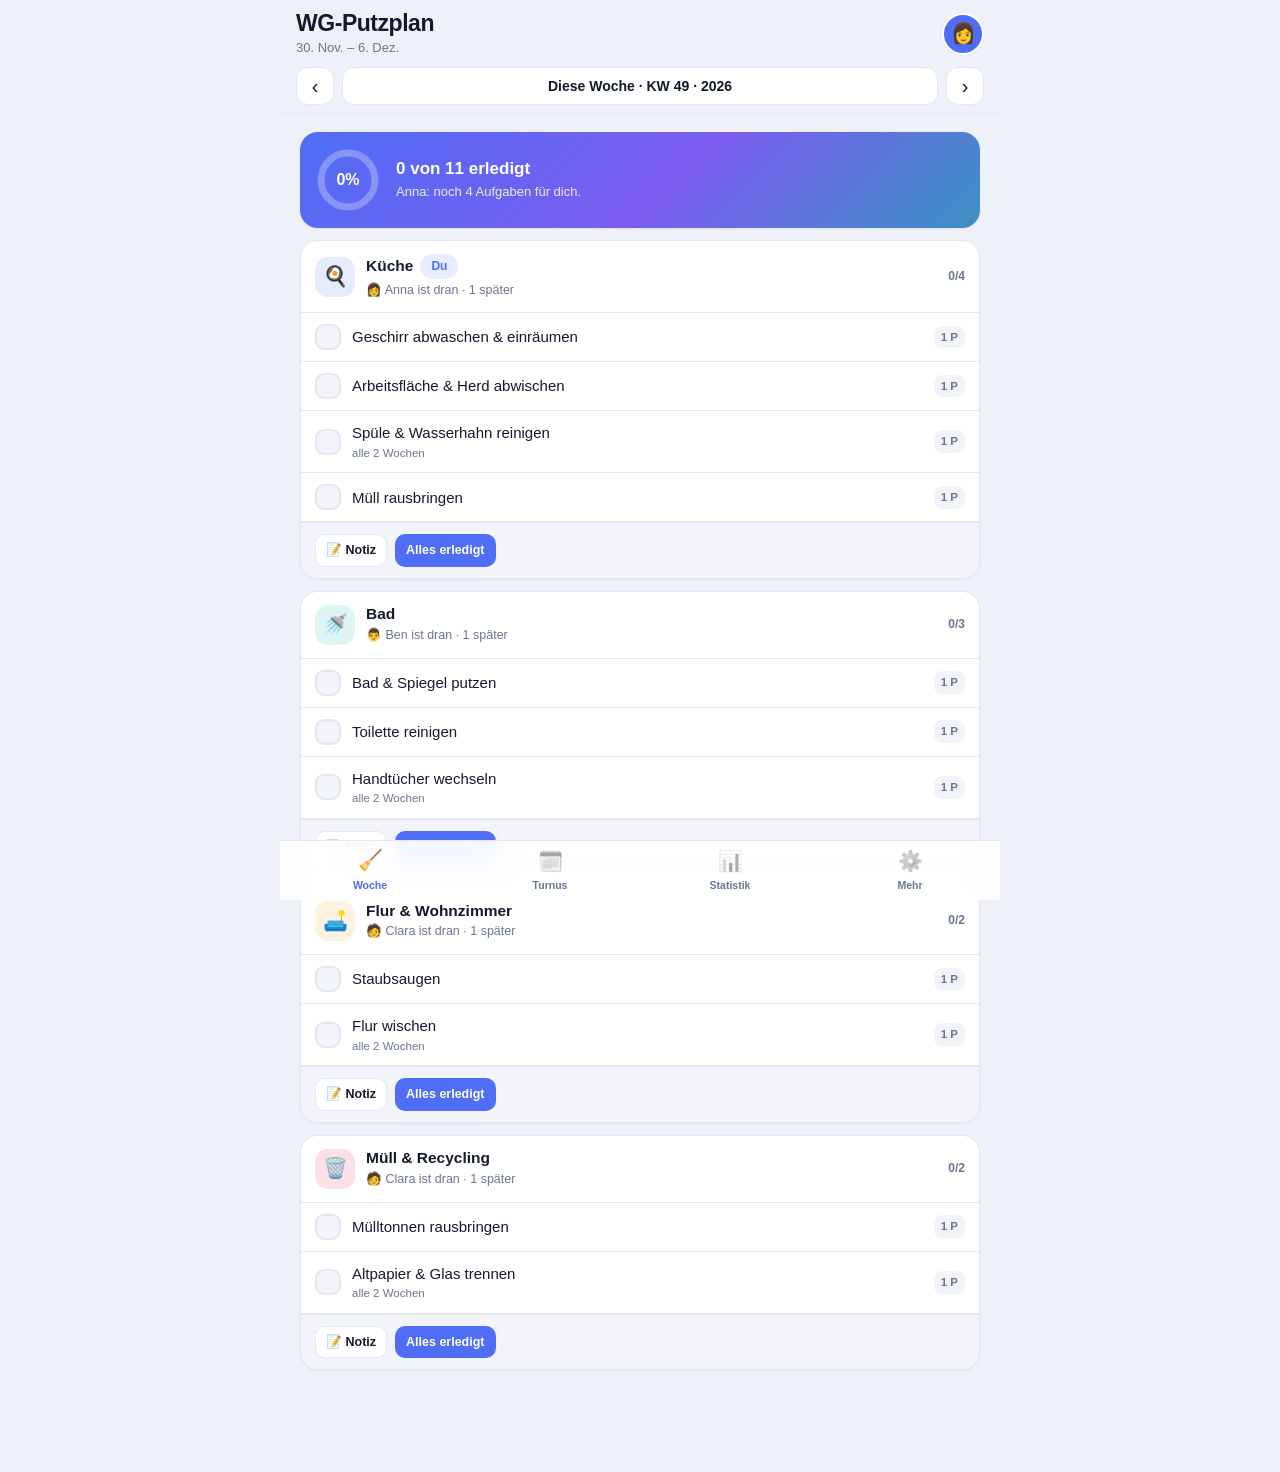
==== index.html @ 44bf0d24 "WG-Putzplan: Putzplan-PWA für WGs" ====
<!DOCTYPE html>
<html lang="de" data-theme="auto">
<head>
<meta charset="utf-8">
<meta name="viewport" content="width=device-width, initial-scale=1, viewport-fit=cover">
<title>WG-Putzplan</title>
<meta name="description" content="Putzplan, Turnus und Aufgabenverteilung für WGs – offline nutzbar, auf iPhone und Android installierbar.">

<meta name="theme-color" content="#4f6df5" media="(prefers-color-scheme: light)">
<meta name="theme-color" content="#0c101c" media="(prefers-color-scheme: dark)">
<meta name="mobile-web-app-capable" content="yes">
<meta name="apple-mobile-web-app-capable" content="yes">
<meta name="apple-mobile-web-app-status-bar-style" content="black-translucent">
<meta name="apple-mobile-web-app-title" content="Putzplan">
<meta name="format-detection" content="telephone=no">

<link rel="manifest" href="./manifest.webmanifest">
<link rel="icon" href="./icons/favicon.svg" type="image/svg+xml">
<link rel="apple-touch-icon" href="./icons/apple-touch-icon.png">
<link rel="stylesheet" href="./styles.css">
</head>
<body>

<div class="app">
  <header class="appbar" id="appbar">
    <div class="appbar__top">
      <div class="appbar__title">
        <h1 id="wg-name">WG-Putzplan</h1>
        <p id="week-sub">Lädt …</p>
      </div>
      <button class="userbtn" id="userbtn" aria-label="Aktive Person wählen">
        <span class="avatar" id="user-avatar">–</span>
      </button>
    </div>
    <div class="weeknav" id="weeknav">
      <button class="iconbtn" data-action="prev-week" aria-label="Vorherige Woche">‹</button>
      <button class="weeknav__label" data-action="this-week" id="week-label">Diese Woche</button>
      <button class="iconbtn" data-action="next-week" aria-label="Nächste Woche">›</button>
    </div>
  </header>

  <main class="main" id="main" tabindex="-1"></main>

  <nav class="tabbar" id="tabbar" aria-label="Hauptnavigation">
    <button class="tab" data-view="week"><span class="tab__ico">🧹</span><span>Woche</span></button>
    <button class="tab" data-view="plan"><span class="tab__ico">🗓️</span><span>Turnus</span></button>
    <button class="tab" data-view="stats"><span class="tab__ico">📊</span><span>Statistik</span></button>
    <button class="tab" data-view="more"><span class="tab__ico">⚙️</span><span>Mehr</span></button>
  </nav>
</div>

<div class="sheet" id="sheet" hidden>
  <div class="sheet__backdrop" data-action="close-sheet"></div>
  <div class="sheet__panel" role="dialog" aria-modal="true" aria-labelledby="sheet-title">
    <div class="sheet__grip"></div>
    <div class="sheet__head">
      <h2 class="sheet__title" id="sheet-title"></h2>
      <button class="iconbtn sheet__close" data-action="close-sheet" aria-label="Schließen">✕</button>
    </div>
    <div class="sheet__body" id="sheet-body"></div>
    <div class="sheet__actions" id="sheet-actions"></div>
  </div>
</div>

<div class="toast" id="toast" hidden></div>

<script src="./app.js"></script>
</body>
</html>
---- styles.css ----
/* =========================================================
   WG-Putzplan – Stylesheet
   ========================================================= */
:root{
  --bg:#eef1f8;
  --surface:#ffffff;
  --surface-2:#f2f4fa;
  --surface-3:#e9edf7;
  --text:#131a2c;
  --muted:#6b7690;
  --line:#e2e7f2;
  --accent:#4f6df5;
  --accent-soft:#e7ecff;
  --accent-2:#12b5a5;
  --ok:#16a34a;
  --ok-soft:#e4f6ea;
  --warn:#f0a51b;
  --danger:#e11d48;
  --radius:18px;
  --radius-sm:12px;
  --shadow:0 1px 2px rgba(18,26,48,.05), 0 10px 30px rgba(18,26,48,.07);
  --shadow-sm:0 1px 2px rgba(18,26,48,.06);
  --bar-h:60px;
  --font:-apple-system,BlinkMacSystemFont,"Segoe UI",Roboto,"Helvetica Neue",Arial,sans-serif;
}

html[data-theme="dark"], html[data-theme="auto"][data-os="dark"]{
  --bg:#0b0f1a;
  --surface:#141a2b;
  --surface-2:#1b2234;
  --surface-3:#232c42;
  --text:#eef1f9;
  --muted:#94a0bb;
  --line:#28324a;
  --accent:#7b91ff;
  --accent-soft:#1e2748;
  --accent-2:#2dd4bf;
  --ok:#34d399;
  --ok-soft:#12301f;
  --danger:#fb7185;
  --shadow:0 1px 2px rgba(0,0,0,.5), 0 12px 34px rgba(0,0,0,.4);
  --shadow-sm:0 1px 2px rgba(0,0,0,.45);
}

*{box-sizing:border-box;-webkit-tap-highlight-color:transparent}
html,body{margin:0;padding:0}
html{-webkit-text-size-adjust:100%}
body{
  font-family:var(--font);
  background:var(--bg);
  color:var(--text);
  font-size:16px;
  line-height:1.45;
  overscroll-behavior-y:none;
  -webkit-font-smoothing:antialiased;
}
button,input,select,textarea{font:inherit;color:inherit}
h1,h2,h3,h4{margin:0;line-height:1.2}
p{margin:0}
ul{margin:0;padding:0;list-style:none}

.app{
  max-width:720px;margin:0 auto;min-height:100vh;min-height:100dvh;
  display:flex;flex-direction:column;
}

/* ---------------- Appbar ---------------- */
.appbar{
  position:sticky;top:0;z-index:30;
  background:color-mix(in srgb, var(--bg) 86%, transparent);
  backdrop-filter:saturate(1.6) blur(14px);
  -webkit-backdrop-filter:saturate(1.6) blur(14px);
  border-bottom:1px solid var(--line);
  padding:calc(env(safe-area-inset-top) + 10px) 16px 8px;
}
.appbar__top{display:flex;align-items:center;gap:12px}
.appbar__title{flex:1;min-width:0}
.appbar__title h1{
  font-size:20px;font-weight:800;letter-spacing:-.02em;
  white-space:nowrap;overflow:hidden;text-overflow:ellipsis;
}
.appbar__title p{font-size:13px;color:var(--muted);margin-top:1px}

.userbtn{
  border:0;background:transparent;padding:0;border-radius:50%;cursor:pointer;
  flex-shrink:0;
}
.avatar{
  width:42px;height:42px;border-radius:50%;
  display:grid;place-items:center;
  font-size:20px;font-weight:700;color:#fff;
  background:var(--accent);
  border:2px solid var(--surface);
  box-shadow:var(--shadow-sm);
  user-select:none;
}

.weeknav{display:flex;align-items:center;gap:8px;margin-top:10px}
.iconbtn{
  width:38px;height:38px;flex-shrink:0;border-radius:12px;
  border:1px solid var(--line);background:var(--surface);
  font-size:20px;line-height:1;cursor:pointer;color:var(--text);
  display:grid;place-items:center;
}
.iconbtn:active{transform:scale(.94)}
.weeknav__label{
  flex:1;height:38px;border-radius:12px;border:1px solid var(--line);
  background:var(--surface);font-weight:650;font-size:14px;cursor:pointer;
  display:grid;place-items:center;padding:0 8px;
}
.weeknav__label:active{transform:scale(.98)}

/* ---------------- Main ---------------- */
.main{
  flex:1;padding:14px 16px calc(var(--bar-h) + env(safe-area-inset-bottom) + 26px);
  outline:none;
}

/* ---------------- Cards ---------------- */
.card{
  background:var(--surface);border:1px solid var(--line);
  border-radius:var(--radius);box-shadow:var(--shadow-sm);
  padding:14px;margin-bottom:12px;
}
.card__head{display:flex;align-items:center;gap:10px;margin-bottom:10px}
.card__head h3{font-size:16px;font-weight:750;flex:1;min-width:0}
.card__sub{font-size:12.5px;color:var(--muted)}

.hero{
  background:linear-gradient(135deg,var(--accent) 0%, #7b5cf0 55%, var(--accent-2) 130%);
  color:#fff;border:0;
  display:flex;align-items:center;gap:16px;
  padding:16px;
}
.hero__ring{flex-shrink:0}
.hero__txt{flex:1;min-width:0}
.hero__txt h2{font-size:17px;font-weight:800}
.hero__txt p{font-size:13px;opacity:.88;margin-top:3px}
.hero .pill{background:rgba(255,255,255,.18);color:#fff;border-color:transparent}

/* ---------------- Pills / Chips ---------------- */
.pill{
  display:inline-flex;align-items:center;gap:5px;
  padding:4px 10px;border-radius:999px;
  font-size:12px;font-weight:650;
  background:var(--surface-2);color:var(--muted);
  border:1px solid var(--line);white-space:nowrap;
}
.pill--accent{background:var(--accent-soft);color:var(--accent);border-color:transparent}
.pill--ok{background:var(--ok-soft);color:var(--ok);border-color:transparent}
.pill--warn{background:#fff4e0;color:#a76a00;border-color:transparent}
html[data-theme="dark"] .pill--warn{background:#3a2c10;color:#fbbf24}
html[data-theme="dark"] html[data-theme="auto"][data-os="dark"] .pill--warn{background:#3a2c10;color:#fbbf24}
.pill--danger{background:#ffe4ea;color:var(--danger);border-color:transparent}

.chip{
  display:inline-flex;align-items:center;gap:6px;
  padding:6px 10px;border-radius:999px;font-size:13px;font-weight:600;
  background:var(--surface-2);border:1px solid var(--line);cursor:pointer;
}
.chip--active{background:var(--accent);color:#fff;border-color:transparent}

.chip-avatar{
  width:26px;height:26px;border-radius:50%;display:grid;place-items:center;
  font-size:13px;color:#fff;font-weight:700;flex-shrink:0;
}
.chip-avatar--sm{width:22px;height:22px;font-size:11px}

/* ---------------- Room card ---------------- */
.room{margin-bottom:12px;overflow:hidden;padding:0}
.room__head{
  display:flex;align-items:center;gap:11px;padding:13px 14px;
  background:var(--surface);border-bottom:1px solid var(--line);
  width:100%;border-left:0;border-right:0;border-top:0;text-align:left;cursor:pointer;
}
.room__icon{
  width:40px;height:40px;border-radius:13px;display:grid;place-items:center;
  font-size:20px;background:var(--surface-2);flex-shrink:0;
}
.room__meta{flex:1;min-width:0}
.room__meta h3{font-size:15.5px;font-weight:750;display:flex;align-items:center;gap:7px}
.room__meta p{font-size:12.5px;color:var(--muted);margin-top:2px}
.room__prog{font-size:12px;font-weight:700;color:var(--muted);flex-shrink:0}
.room__done{opacity:.6}
.room__done .room__meta h3{text-decoration:line-through;text-decoration-thickness:1.5px}

.task{
  display:flex;align-items:center;gap:11px;
  padding:11px 14px;cursor:pointer;
  border-bottom:1px solid var(--line);
}
.task:last-child{border-bottom:0}
.task__box{
  width:26px;height:26px;border-radius:9px;flex-shrink:0;
  border:2px solid var(--line);background:var(--surface-2);
  display:grid;place-items:center;font-size:14px;color:transparent;
  transition:transform .12s ease, background .12s ease, border-color .12s;
}
.task__box:active{transform:scale(.88)}
.task.is-done .task__box{background:var(--ok);border-color:var(--ok);color:#fff}
.task__label{flex:1;min-width:0;font-size:15px}
.task.is-done .task__label{text-decoration:line-through;text-decoration-thickness:1.5px;color:var(--muted)}
.task__meta{font-size:11.5px;color:var(--muted);margin-top:1px}
.task__pts{
  font-size:11.5px;font-weight:700;color:var(--muted);
  background:var(--surface-2);border-radius:8px;padding:3px 7px;flex-shrink:0;
}
.task__by{font-size:11.5px;color:var(--muted);display:flex;align-items:center;gap:5px;flex-shrink:0}
.room__foot{
  display:flex;gap:8px;padding:11px 14px;background:var(--surface-2);
  border-top:1px solid var(--line);
}
.btn{
  border:1px solid var(--line);background:var(--surface);color:var(--text);
  border-radius:12px;padding:9px 13px;font-size:13.5px;font-weight:650;cursor:pointer;
}
.btn:active{transform:scale(.97)}
.btn--primary{background:var(--accent);color:#fff;border-color:transparent}
.btn--ghost{background:transparent}
.btn--danger{color:var(--danger);border-color:color-mix(in srgb,var(--danger) 35%,transparent);background:transparent}
.btn--block{width:100%}
.btn--sm{padding:6px 10px;font-size:12.5px;border-radius:10px}
.btn--icon{padding:6px 9px}

/* ---------------- Lists / rows ---------------- */
.row{
  display:flex;align-items:center;gap:12px;padding:12px 0;
  border-bottom:1px solid var(--line);
}
.row:last-child{border-bottom:0}
.row__main{flex:1;min-width:0}
.row__main strong{display:block;font-size:15px;font-weight:650}
.row__main span{font-size:12.5px;color:var(--muted)}
.row__actions{display:flex;gap:6px;flex-shrink:0}

.field{margin-bottom:12px}
.field label{display:block;font-size:12.5px;font-weight:650;color:var(--muted);margin-bottom:5px}
.input,.textarea,select.input{
  width:100%;padding:11px 12px;border-radius:12px;
  border:1px solid var(--line);background:var(--surface-2);color:var(--text);
  font-size:15px;outline:none;
}
.input:focus,.textarea:focus{border-color:var(--accent);background:var(--surface)}
.textarea{min-height:90px;resize:vertical;line-height:1.5}

.segmented{display:flex;gap:4px;background:var(--surface-2);border:1px solid var(--line);padding:4px;border-radius:13px}
.segmented button{
  flex:1;border:0;background:transparent;border-radius:10px;padding:8px 6px;
  font-size:13px;font-weight:650;color:var(--muted);cursor:pointer;
}
.segmented button.is-active{background:var(--surface);color:var(--text);box-shadow:var(--shadow-sm)}

.empty{
  text-align:center;padding:44px 20px;color:var(--muted);
}
.empty__ico{font-size:40px;margin-bottom:10px}
.empty h3{font-size:16px;color:var(--text);margin-bottom:6px}
.empty p{font-size:13.5px;max-width:34ch;margin:0 auto}

.hint{font-size:12.5px;color:var(--muted);line-height:1.5}
.hint a{color:var(--accent)}
.notice{
  font-size:13px;line-height:1.5;padding:11px 13px;border-radius:12px;
  background:var(--accent-soft);color:var(--text);border:1px solid transparent;
}
.notice--warn{background:var(--ok-soft)}

/* ---------------- Turnus-Tabelle ---------------- */
.tablewrap{overflow-x:auto;-webkit-overflow-scrolling:touch;margin:0 -14px;padding:0 14px}
.table{border-collapse:separate;border-spacing:0;width:100%;min-width:520px;font-size:13px}
.table th,.table td{
  padding:9px 8px;border-bottom:1px solid var(--line);text-align:center;white-space:nowrap;
}
.table th{font-size:11.5px;color:var(--muted);font-weight:700;text-transform:uppercase;letter-spacing:.04em}
.table th:first-child,.table td:first-child{
  text-align:left;position:sticky;left:0;background:var(--surface);
  font-weight:650;z-index:1;
}
.table tr td{text-align:center}
.table .cell{display:inline-flex;align-items:center;gap:5px;font-size:12.5px;font-weight:650}
.table td.is-me .cell{background:var(--accent-soft);color:var(--accent);padding:4px 8px;border-radius:9px}
.table td.is-mine-cell .cell{background:var(--accent);color:#fff;padding:4px 8px;border-radius:9px}

/* ---------------- Statistik ---------------- */
.bar{height:9px;border-radius:99px;background:var(--surface-3);overflow:hidden;margin-top:7px}
.bar__fill{height:100%;border-radius:99px;background:var(--accent);transition:width .4s ease}
.spark{display:flex;align-items:flex-end;gap:5px;height:58px;margin-top:10px}
.spark__bar{flex:1;background:var(--accent-soft);border-radius:4px 4px 2px 2px;min-height:3px;position:relative}
.spark__bar span{
  position:absolute;bottom:0;left:0;right:0;border-radius:4px 4px 2px 2px;background:var(--accent);
}
.spark__labels{display:flex;gap:5px;margin-top:5px}
.spark__labels span{flex:1;text-align:center;font-size:10px;color:var(--muted)}

/* ---------------- Tabbar ---------------- */
.tabbar{
  position:fixed;bottom:0;left:0;right:0;z-index:40;
  height:calc(var(--bar-h) + env(safe-area-inset-bottom));
  padding-bottom:env(safe-area-inset-bottom);
  display:flex;background:color-mix(in srgb,var(--surface) 92%, transparent);
  backdrop-filter:saturate(1.6) blur(14px);
  -webkit-backdrop-filter:saturate(1.6) blur(14px);
  border-top:1px solid var(--line);
  max-width:720px;margin:0 auto;
}
.tab{
  flex:1;border:0;background:transparent;cursor:pointer;
  display:flex;flex-direction:column;align-items:center;justify-content:center;gap:2px;
  font-size:10.5px;font-weight:650;color:var(--muted);
}
.tab__ico{font-size:20px;filter:grayscale(1);opacity:.6;transition:.15s}
.tab.is-active{color:var(--accent)}
.tab.is-active .tab__ico{filter:none;opacity:1;transform:translateY(-1px)}

/* ---------------- Sheet / Modal ---------------- */
.sheet{position:fixed;inset:0;z-index:60;display:flex;align-items:flex-end;justify-content:center}
.sheet[hidden]{display:none}
.sheet__backdrop{position:absolute;inset:0;background:rgba(8,12,24,.55);backdrop-filter:blur(2px)}
.sheet__panel{
  position:relative;width:100%;max-width:560px;
  background:var(--surface);
  border-radius:22px 22px 0 0;
  box-shadow:0 -10px 40px rgba(0,0,0,.25);
  padding:8px 18px calc(env(safe-area-inset-bottom) + 18px);
  max-height:88vh;overflow:auto;
  animation:sheetUp .24s cubic-bezier(.2,.9,.3,1);
}
@keyframes sheetUp{from{transform:translateY(22px);opacity:.4}to{transform:none;opacity:1}}
.sheet__grip{width:40px;height:4px;border-radius:99px;background:var(--line);margin:0 auto 10px}
.sheet__head{display:flex;align-items:center;gap:12px;margin-bottom:12px}
.sheet__title{font-size:17px;font-weight:750;flex:1;min-width:0}
.sheet__close{width:34px;height:34px;font-size:15px;border-radius:10px}
.sheet__body{margin-bottom:12px}
.sheet__actions{display:flex;gap:8px}
.sheet__actions .btn{flex:1}

.opt{
  display:flex;align-items:center;gap:11px;width:100%;
  padding:12px;border-radius:14px;border:1px solid var(--line);
  background:var(--surface-2);cursor:pointer;text-align:left;margin-bottom:8px;
}
.opt:last-child{margin-bottom:0}
.opt__ico{font-size:20px;width:28px;text-align:center;flex-shrink:0}
.opt__main{flex:1;min-width:0}
.opt__main strong{display:block;font-size:15px;font-weight:650}
.opt__main span{font-size:12.5px;color:var(--muted)}

/* ---------------- Toast ---------------- */
.toast{
  position:fixed;left:50%;transform:translateX(-50%);
  bottom:calc(var(--bar-h) + env(safe-area-inset-bottom) + 14px);
  z-index:80;background:var(--text);color:var(--bg);
  padding:11px 16px;border-radius:14px;font-size:13.5px;font-weight:600;
  box-shadow:var(--shadow);max-width:90vw;text-align:center;
  animation:toastIn .22s ease;
}
.toast[hidden]{display:none}
@keyframes toastIn{from{opacity:0;transform:translate(-50%,10px)}to{opacity:1;transform:translate(-50%,0)}}

/* ---------------- Update-Banner ---------------- */
.updatebar{
  position:fixed;left:12px;right:12px;bottom:calc(var(--bar-h) + env(safe-area-inset-bottom) + 14px);
  z-index:70;background:var(--surface);border:1px solid var(--line);border-radius:16px;
  padding:12px 14px;box-shadow:var(--shadow);display:flex;gap:10px;align-items:center;
  max-width:560px;margin:0 auto;
}
.updatebar p{flex:1;font-size:13.5px;font-weight:600}

.code{
  font-family:ui-monospace,SFMono-Regular,Menlo,Consolas,monospace;
  font-size:11.5px;line-height:1.5;word-break:break-all;
  background:var(--surface-2);border:1px solid var(--line);border-radius:12px;
  padding:11px;max-height:170px;overflow:auto;user-select:all;
}

@media (min-width:640px){
  .appbar__title h1{font-size:23px}
  .main{padding:18px 20px calc(var(--bar-h) + 30px)}
}
@media (prefers-reduced-motion:reduce){
  *{animation-duration:.001ms !important;transition-duration:.001ms !important}
}
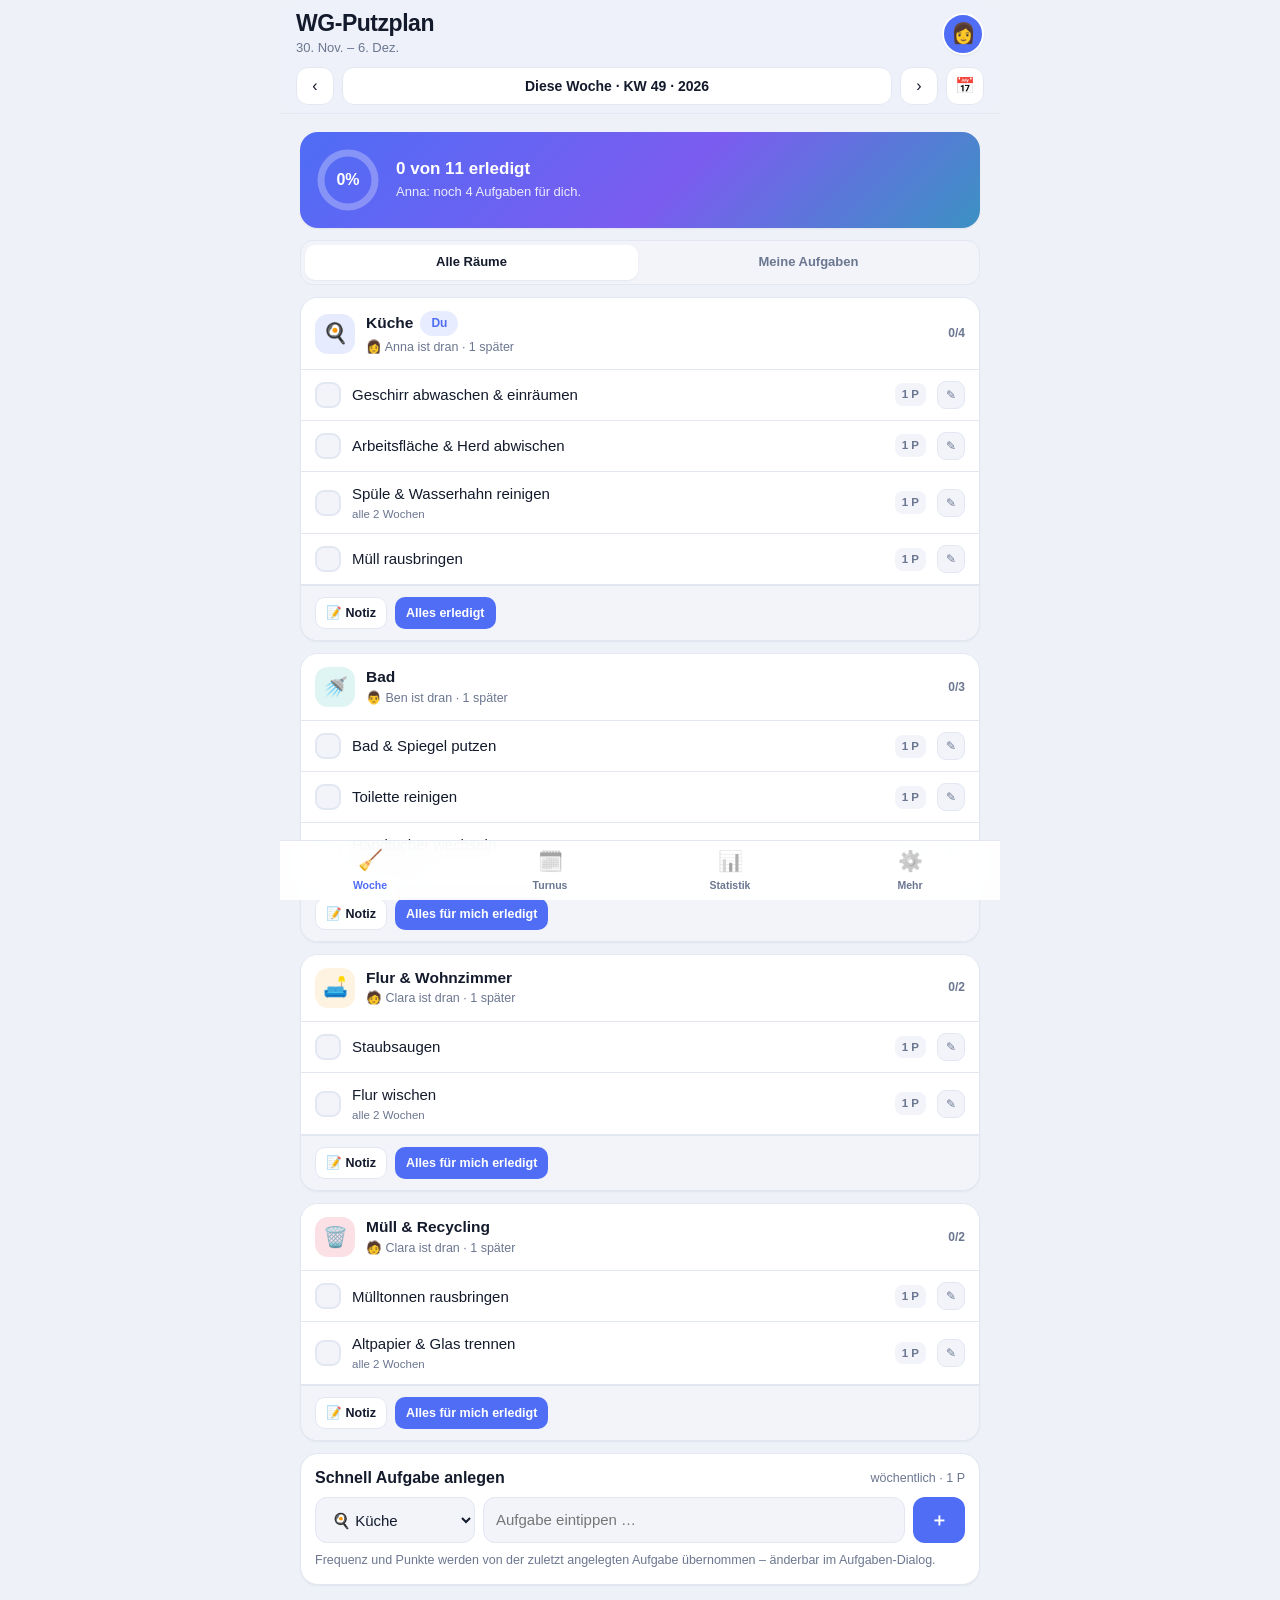
==== commit 3ee3946f: "WG-Putzplan: Putzplan-PWA für WGs" ====
--- a/index.html
+++ b/index.html
@@ -36,6 +36,7 @@
       <button class="iconbtn" data-action="prev-week" aria-label="Vorherige Woche">‹</button>
       <button class="weeknav__label" data-action="this-week" id="week-label">Diese Woche</button>
       <button class="iconbtn" data-action="next-week" aria-label="Nächste Woche">›</button>
+      <button class="iconbtn" data-action="ics-export" aria-label="Woche als Kalenderdatei exportieren">📅</button>
     </div>
   </header>
 
--- a/styles.css
+++ b/styles.css
@@ -380,3 +380,83 @@
 @media (prefers-reduced-motion:reduce){
   *{animation-duration:.001ms !important;transition-duration:.001ms !important}
 }
+
+/* =========================================================
+   Aufgaben-Verwaltung (Räume-Tab) & Punkte-Auswahl
+   ========================================================= */
+.roomblock{
+  border:1px solid var(--line);border-radius:var(--radius-sm);
+  margin-bottom:12px;overflow:hidden;background:var(--surface-2);
+}
+.roomblock .row{margin:0;padding:10px 12px;background:var(--surface);border-bottom:1px solid var(--line)}
+.roomblock .room__icon{width:34px;height:34px;border-radius:11px;font-size:17px}
+
+.taskrow{
+  display:flex;align-items:center;gap:10px;width:100%;text-align:left;
+  padding:10px 12px;border:0;background:transparent;border-bottom:1px solid var(--line);
+  cursor:pointer;
+}
+.taskrow:active{background:var(--surface-3)}
+.taskrow:last-of-type{border-bottom:0}
+.taskrow__title{flex:1;min-width:0;font-size:14.5px;font-weight:600;
+  overflow:hidden;text-overflow:ellipsis;white-space:nowrap}
+.taskrow__meta{font-size:11.5px;color:var(--muted);flex-shrink:0}
+.taskrow__pts{
+  font-size:11.5px;font-weight:750;color:var(--accent);
+  background:var(--accent-soft);border-radius:8px;padding:3px 8px;flex-shrink:0;
+}
+.taskrow__pen{font-size:13px;color:var(--muted);opacity:.7;flex-shrink:0}
+.taskrow--empty{padding:12px;font-size:13px;color:var(--muted);justify-content:center;display:flex}
+.taskrow__add{
+  border:0;border-top:1px dashed var(--line);border-radius:0;
+  color:var(--accent);font-weight:650;background:var(--surface);
+}
+
+/* Punkte-Auswahl */
+.points{display:flex;gap:8px}
+.points__btn{
+  flex:1;display:flex;flex-direction:column;align-items:center;justify-content:center;
+  gap:1px;padding:11px 4px;border-radius:14px;cursor:pointer;
+  border:2px solid var(--line);background:var(--surface-2);color:var(--muted);
+}
+.points__btn strong{font-size:19px;font-weight:800;line-height:1}
+.points__btn span{font-size:10.5px;font-weight:650}
+.points__btn.is-active{
+  background:var(--accent-soft);border-color:var(--accent);color:var(--accent);
+}
+
+/* feste Zuordnung */
+.fixedpick{
+  display:flex;flex-wrap:wrap;gap:7px;padding:0 0 12px;
+}
+.roommode .segmented--sm{margin-right:2px}
+.segmented--sm{padding:3px;border-radius:11px}
+.segmented--sm button{padding:6px 10px;font-size:12px;border-radius:9px}
+.fixedpick .chip{font-size:12.5px;padding:5px 10px 5px 6px}
+.roommode{flex-wrap:wrap}
+.roommode .row__actions{flex-wrap:wrap;justify-content:flex-end}
+@media (max-width:430px){
+  .roommode .row__actions{width:100%}
+}
+
+
+.task__edit{
+  width:28px;height:28px;flex-shrink:0;border-radius:9px;
+  border:1px solid var(--line);background:var(--surface-2);color:var(--muted);
+  font-size:12px;line-height:1;cursor:pointer;display:grid;place-items:center;
+}
+.task__edit:active{transform:scale(.92)}
+
+/* Chromium würde beim Neusatz des Inhalts die Scrollposition von selbst
+   nachregeln – die App hält sie stattdessen selbst fest. */
+html,body,.main{overflow-anchor:none}
+
+/* =========================================================
+   Paket A: Schnellerfassung, Fairness, Kalender
+   ========================================================= */
+.quickadd{display:flex;gap:8px;align-items:stretch}
+.quickadd .input{flex:1;min-width:0}
+.quickadd select.input{flex:0 0 40%;max-width:160px}
+.quickadd .btn{flex:0 0 auto;padding:0 16px;font-size:18px;line-height:1}
+
+.weeknav .iconbtn{font-size:16px}
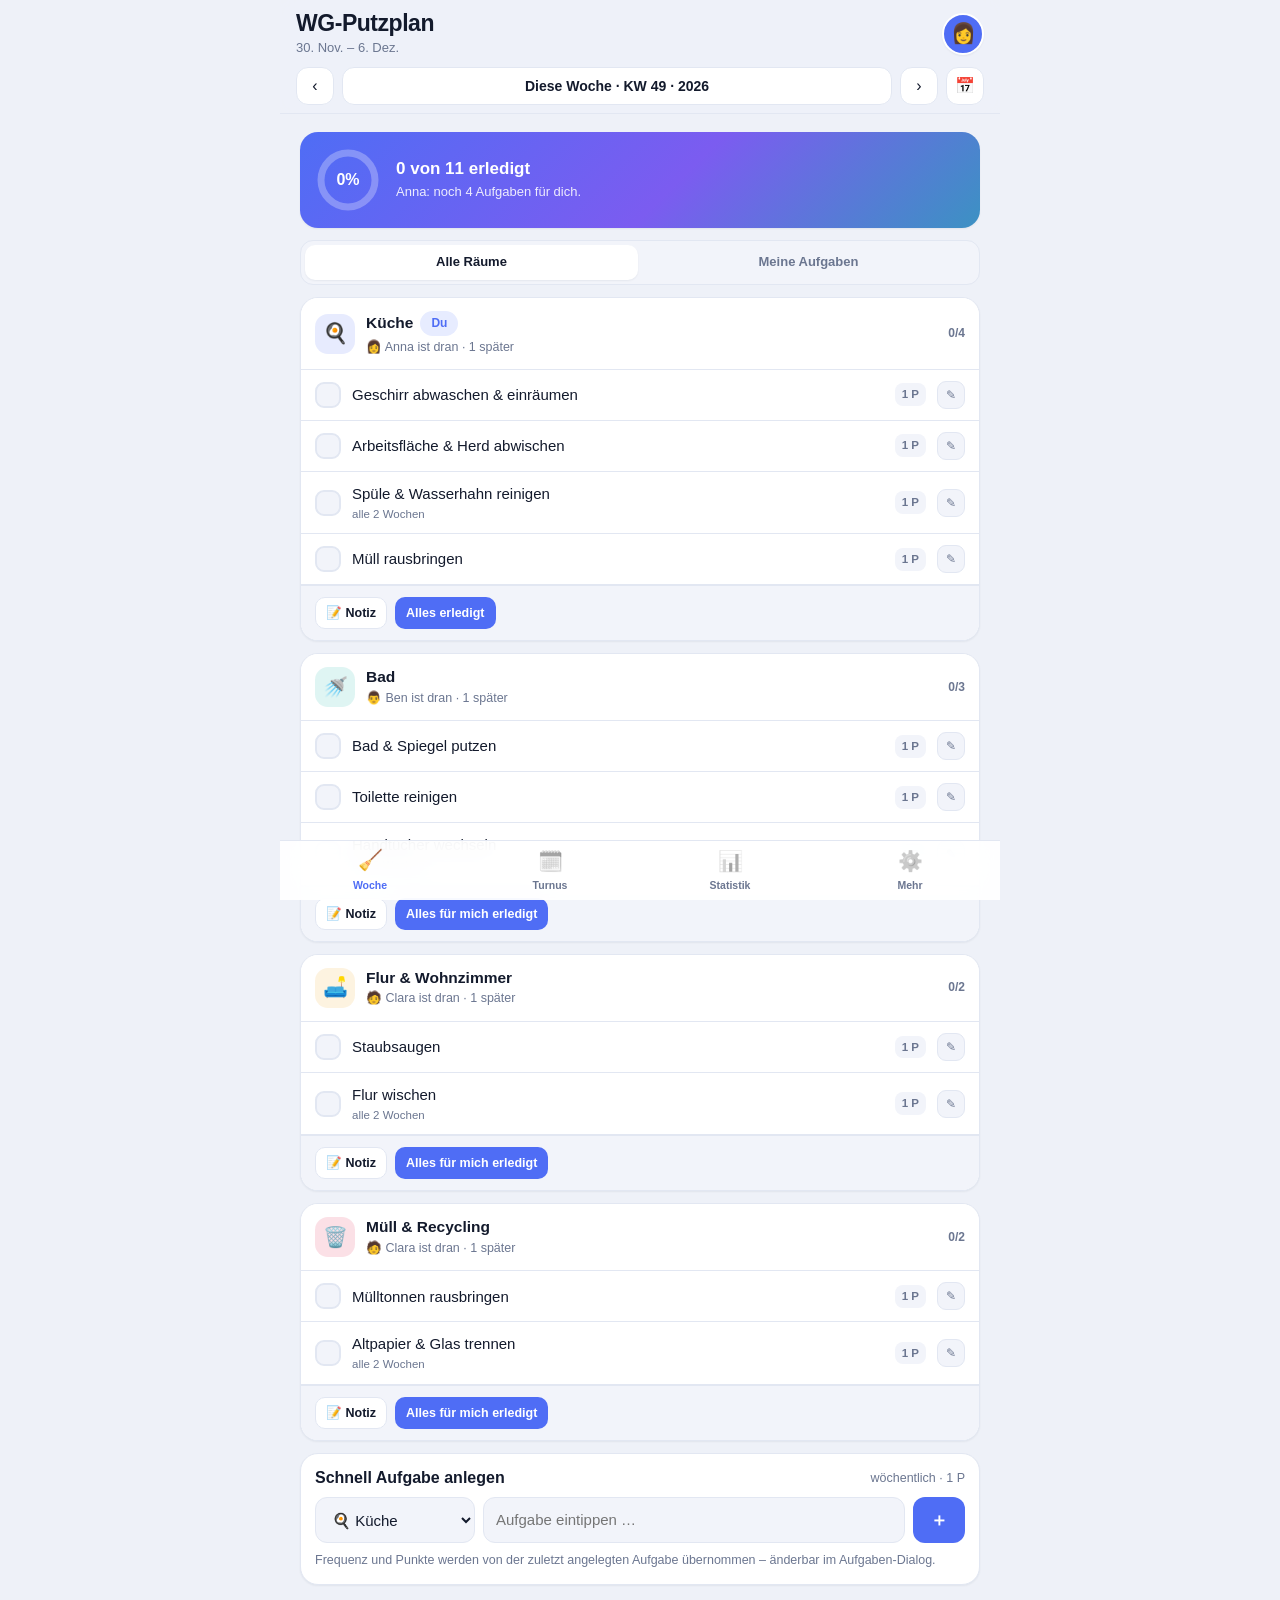
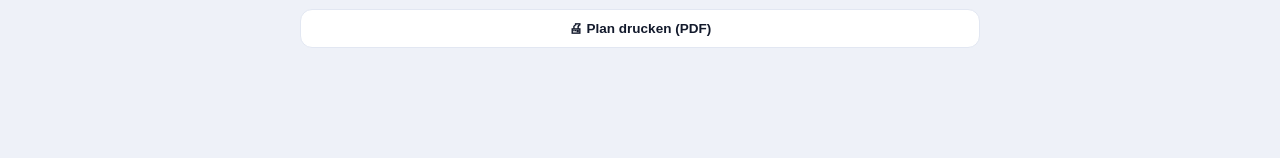
==== commit faa0c73e: "WG-Putzplan: Putzplan-PWA für WGs" ====
--- a/index.html
+++ b/index.html
@@ -43,10 +43,10 @@
   <main class="main" id="main" tabindex="-1"></main>
 
   <nav class="tabbar" id="tabbar" aria-label="Hauptnavigation">
-    <button class="tab" data-view="week"><span class="tab__ico">🧹</span><span>Woche</span></button>
-    <button class="tab" data-view="plan"><span class="tab__ico">🗓️</span><span>Turnus</span></button>
-    <button class="tab" data-view="stats"><span class="tab__ico">📊</span><span>Statistik</span></button>
-    <button class="tab" data-view="more"><span class="tab__ico">⚙️</span><span>Mehr</span></button>
+    <button class="tab" data-view="week" type="button"><span class="tab__ico" aria-hidden="true">🧹</span><span>Woche</span></button>
+    <button class="tab" data-view="plan" type="button"><span class="tab__ico" aria-hidden="true">🗓️</span><span>Turnus</span></button>
+    <button class="tab" data-view="stats" type="button"><span class="tab__ico" aria-hidden="true">📊</span><span>Statistik</span></button>
+    <button class="tab" data-view="more" type="button"><span class="tab__ico" aria-hidden="true">⚙️</span><span>Mehr</span></button>
   </nav>
 </div>
 
@@ -65,6 +65,7 @@
 
 <div class="toast" id="toast" hidden></div>
 
+<script src="./qr.js"></script>
 <script src="./app.js"></script>
 </body>
 </html>
--- a/styles.css
+++ b/styles.css
@@ -460,3 +460,93 @@
 .quickadd .btn{flex:0 0 auto;padding:0 16px;font-size:18px;line-height:1}
 
 .weeknav .iconbtn{font-size:16px}
+
+/* =========================================================
+   Live-Sync
+   ========================================================= */
+.switch{display:flex;align-items:center;gap:11px;padding:9px 0;cursor:pointer;font-size:14.5px;font-weight:600}
+.switch input{position:absolute;opacity:0;pointer-events:none}
+.switch__ui{
+  width:44px;height:26px;border-radius:99px;background:var(--surface-3);
+  border:1px solid var(--line);position:relative;flex-shrink:0;transition:background .18s;
+}
+.switch__ui::after{
+  content:"";position:absolute;top:2px;left:2px;width:20px;height:20px;border-radius:50%;
+  background:var(--surface);box-shadow:var(--shadow-sm);transition:transform .18s;
+}
+.switch input:checked + .switch__ui{background:var(--accent);border-color:transparent}
+.switch input:checked + .switch__ui::after{transform:translateX(18px)}
+
+.syncstatus{
+  margin-top:12px;padding:9px 12px;border-radius:12px;font-size:13px;font-weight:600;
+  background:var(--surface-2);color:var(--muted);border:1px solid var(--line);
+}
+.syncstatus--ok{background:var(--ok-soft);color:var(--ok);border-color:transparent}
+.syncstatus--fehler{background:#ffe4ea;color:var(--danger);border-color:transparent}
+html[data-theme="dark"] .syncstatus--fehler{background:#3a1522}
+.syncstatus--arbeitet{background:var(--accent-soft);color:var(--accent);border-color:transparent}
+
+/* ---------- Bestätigung („Danke") an erledigten Aufgaben ---------- */
+.task__thanks{
+  font-size:11.5px;font-weight:650;color:var(--muted);
+  background:var(--surface-2);border:1px solid var(--line);border-radius:99px;
+  padding:4px 9px;cursor:pointer;flex-shrink:0;line-height:1.2;
+}
+.task__thanks.is-on{background:var(--accent-soft);color:var(--accent);border-color:transparent}
+.task__thanks--own{background:transparent;border-color:transparent;cursor:default}
+.task__thanks:active{transform:scale(.94)}
+
+/* ---------- Wochentage für die Erinnerung ---------- */
+.daypick{display:flex;gap:6px;flex-wrap:wrap}
+.daypick__day{
+  border:1px solid var(--line);background:var(--surface);color:var(--text);
+  border-radius:10px;padding:7px 11px;font-size:13px;font-weight:700;cursor:pointer;min-width:38px;
+}
+.daypick__day.is-on{background:var(--accent);border-color:transparent;color:#fff}
+.daypick__day:active{transform:scale(.94)}
+
+/* ---------- Druckansicht ---------- */
+.print-head h2{margin:0 0 2px;font-size:19px}
+.print-head p{margin:0;color:var(--muted);font-size:13px}
+.print-room{padding:0}
+.print-room__head{
+  display:flex;align-items:baseline;gap:10px;padding:11px 14px 6px;
+  border-bottom:1px solid var(--line);
+}
+.print-room__head strong{font-size:15px}
+.print-room__head span{font-size:12.5px;color:var(--muted);margin-left:auto}
+.print-tasks{list-style:none;margin:0;padding:6px 0}
+.print-tasks li{
+  display:flex;align-items:center;gap:10px;padding:6px 14px;font-size:14px;
+}
+.print-box{
+  width:18px;height:18px;border:1.5px solid var(--line);border-radius:5px;
+  display:grid;place-items:center;font-size:12px;color:#fff;flex-shrink:0;
+}
+.print-box.is-done{background:var(--ok);border-color:var(--ok)}
+.print-task{flex:1;min-width:0}
+.print-pts{font-size:11.5px;color:var(--muted);font-weight:700}
+.print-by{font-size:11.5px;color:var(--muted);min-width:76px;text-align:right}
+
+/* ---------- Tastaturbedienung: sichtbarer Fokus ---------- */
+:focus-visible{
+  outline:2px solid var(--accent);outline-offset:2px;border-radius:8px;
+}
+@media (prefers-reduced-motion:reduce){}
+
+/* ---------- Druck (PDF) ---------- */
+@media print{
+  html,body{background:#fff !important;color:#000 !important}
+  .tabbar,.topbar,.updatebar,.toast,.sheet,.no-print,#sheet{display:none !important}
+  body{padding:0 !important}
+  .card{
+    box-shadow:none !important;border:1px solid #bbb !important;
+    break-inside:avoid;page-break-inside:avoid;margin:0 0 10px !important;
+  }
+  .print-tasks li{font-size:12pt}
+  .print-room__head{background:#f2f2f2}
+  .print-box{border-color:#666}
+  .print-box.is-done{background:#ddd !important;color:#000 !important;border-color:#666}
+  .print-head h2{font-size:16pt}
+  @page{margin:14mm}
+}
